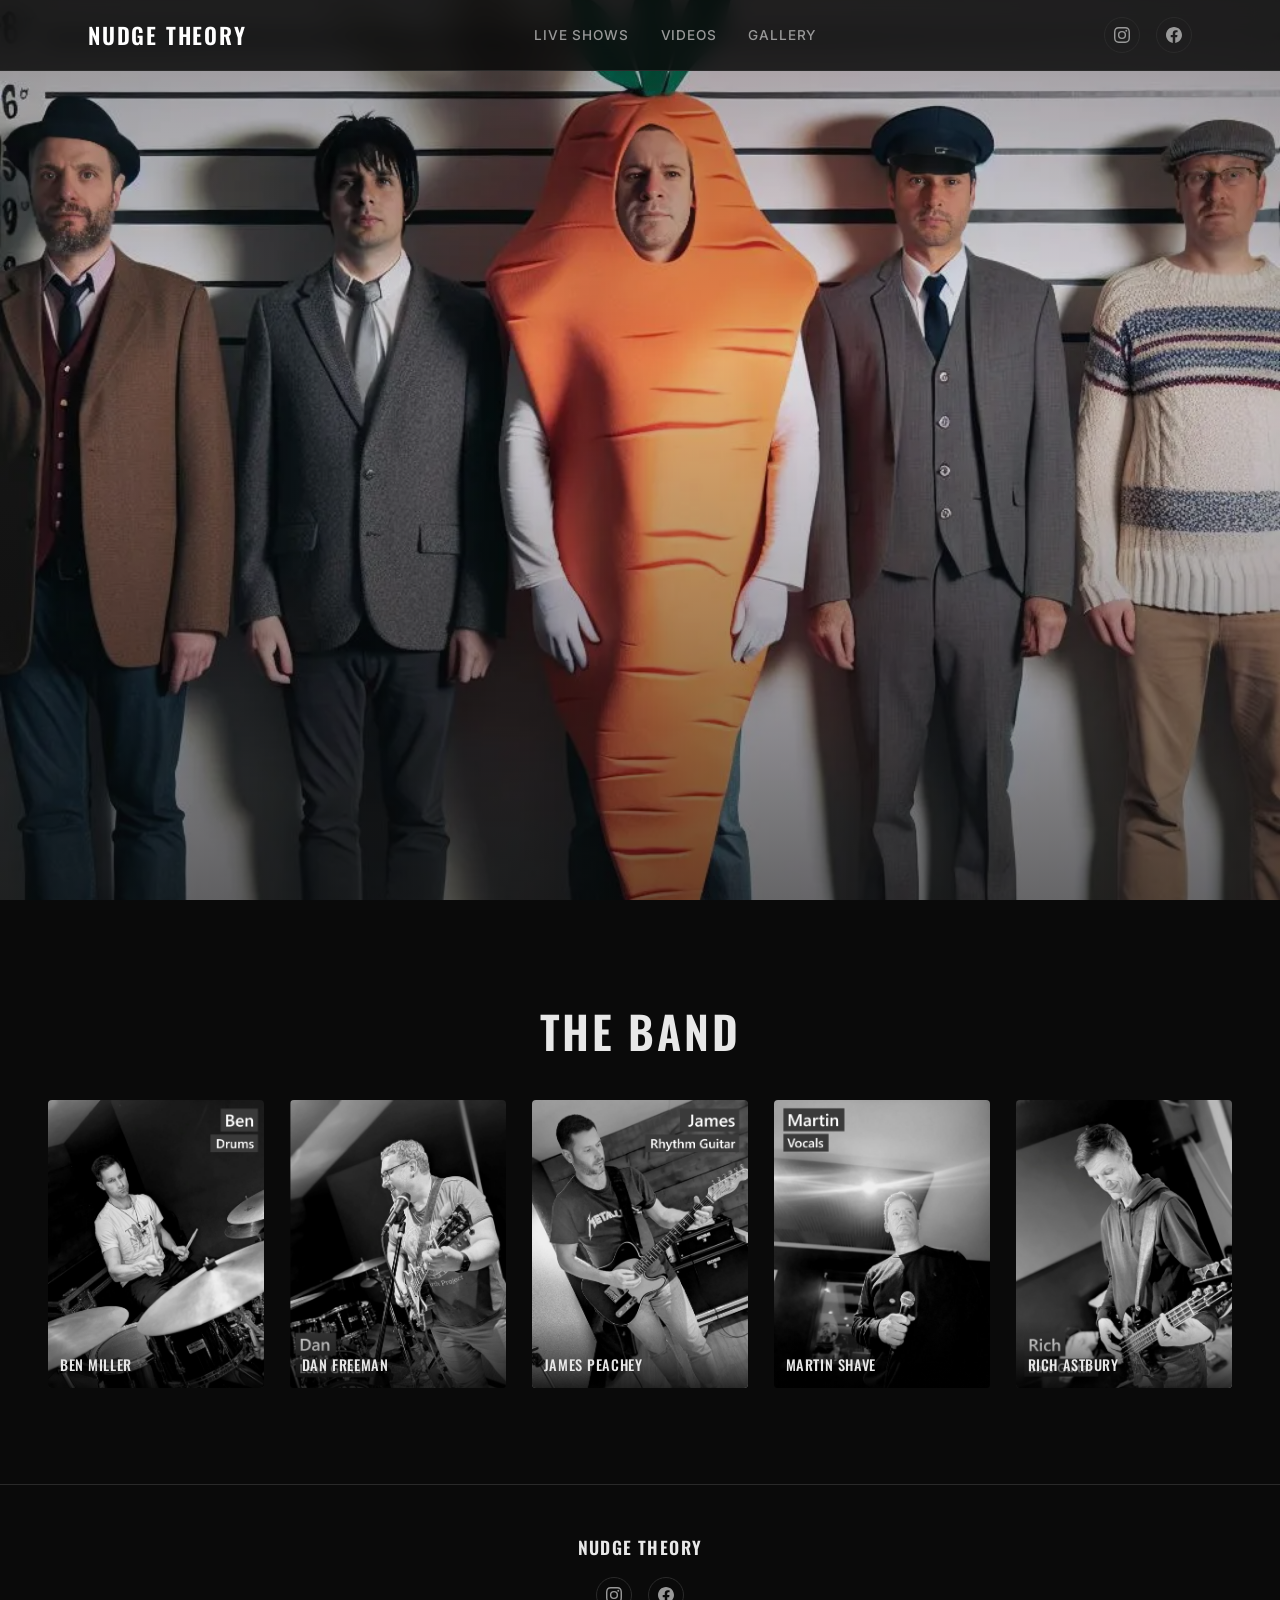
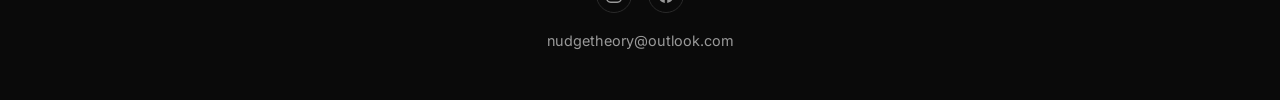
==== index.html @ cd0f12b2 "Initial commit: static site for GitHub Pages - Home page with hero image and band member grid - Live" ====
<!DOCTYPE html>
<html lang="en-GB">
<head>
  <meta charset="utf-8">
  <meta name="viewport" content="width=device-width, initial-scale=1">
  <title>Nudge Theory</title>
  <meta name="description" content="Nudge Theory - Live music from Suffolk, UK">
  <meta property="og:site_name" content="Nudge Theory">
  <meta property="og:title" content="Nudge Theory">
  <meta property="og:type" content="website">
  <link rel="canonical" href="https://www.nudgetheory.co.uk/">
  <link rel="preconnect" href="https://fonts.googleapis.com">
  <link rel="preconnect" href="https://fonts.gstatic.com" crossorigin>
  <link href="https://fonts.googleapis.com/css2?family=Inter:wght@400;500;600&family=Oswald:wght@400;500;600;700&display=swap" rel="stylesheet">
  <link rel="stylesheet" href="css/style.css">
</head>
<body>

  <!-- Header -->
  <header class="site-header">
    <div class="header-inner">
      <div class="site-title"><a href="index.html">Nudge Theory</a></div>
      <nav>
        <ul class="nav-links">
          <li><a href="liveshows.html">Live Shows</a></li>
          <li><a href="videos.html">Videos</a></li>
          <li><a href="gallery.html">Gallery</a></li>
        </ul>
      </nav>
      <div class="social-links header-social">
        <a href="https://www.instagram.com/nudgetheoryband/" target="_blank" rel="noopener" aria-label="Instagram">
          <svg viewBox="0 0 24 24"><path d="M12 2.163c3.204 0 3.584.012 4.85.07 3.252.148 4.771 1.691 4.919 4.919.058 1.265.069 1.645.069 4.849 0 3.205-.012 3.584-.069 4.849-.149 3.225-1.664 4.771-4.919 4.919-1.266.058-1.644.07-4.85.07-3.204 0-3.584-.012-4.849-.07-3.26-.149-4.771-1.699-4.919-4.92-.058-1.265-.07-1.644-.07-4.849 0-3.204.013-3.583.07-4.849.149-3.227 1.664-4.771 4.919-4.919 1.266-.057 1.645-.069 4.849-.069zM12 0C8.741 0 8.333.014 7.053.072 2.695.272.273 2.69.073 7.052.014 8.333 0 8.741 0 12c0 3.259.014 3.668.072 4.948.2 4.358 2.618 6.78 6.98 6.98C8.333 23.986 8.741 24 12 24c3.259 0 3.668-.014 4.948-.072 4.354-.2 6.782-2.618 6.979-6.98.059-1.28.073-1.689.073-4.948 0-3.259-.014-3.667-.072-4.947-.196-4.354-2.617-6.78-6.979-6.98C15.668.014 15.259 0 12 0zm0 5.838a6.162 6.162 0 100 12.324 6.162 6.162 0 000-12.324zM12 16a4 4 0 110-8 4 4 0 010 8zm6.406-11.845a1.44 1.44 0 100 2.881 1.44 1.44 0 000-2.881z"/></svg>
        </a>
        <a href="https://www.facebook.com/profile.php?id=61573172690684" target="_blank" rel="noopener" aria-label="Facebook">
          <svg viewBox="0 0 24 24"><path d="M24 12.073c0-6.627-5.373-12-12-12s-12 5.373-12 12c0 5.99 4.388 10.954 10.125 11.854v-8.385H7.078v-3.47h3.047V9.43c0-3.007 1.792-4.669 4.533-4.669 1.312 0 2.686.235 2.686.235v2.953H15.83c-1.491 0-1.956.925-1.956 1.874v2.25h3.328l-.532 3.47h-2.796v8.385C19.612 23.027 24 18.062 24 12.073z"/></svg>
        </a>
      </div>
      <button class="burger" aria-label="Toggle menu" onclick="toggleMenu()">
        <span></span><span></span><span></span>
      </button>
    </div>
  </header>

  <!-- Mobile Navigation -->
  <div class="mobile-nav" id="mobileNav">
    <a href="liveshows.html" onclick="toggleMenu()">Live Shows</a>
    <a href="videos.html" onclick="toggleMenu()">Videos</a>
    <a href="gallery.html" onclick="toggleMenu()">Gallery</a>
    <div class="social-links">
      <a href="https://www.instagram.com/nudgetheoryband/" target="_blank" rel="noopener" aria-label="Instagram">
        <svg viewBox="0 0 24 24"><path d="M12 2.163c3.204 0 3.584.012 4.85.07 3.252.148 4.771 1.691 4.919 4.919.058 1.265.069 1.645.069 4.849 0 3.205-.012 3.584-.069 4.849-.149 3.225-1.664 4.771-4.919 4.919-1.266.058-1.644.07-4.85.07-3.204 0-3.584-.012-4.849-.07-3.26-.149-4.771-1.699-4.919-4.92-.058-1.265-.07-1.644-.07-4.849 0-3.204.013-3.583.07-4.849.149-3.227 1.664-4.771 4.919-4.919 1.266-.057 1.645-.069 4.849-.069zM12 0C8.741 0 8.333.014 7.053.072 2.695.272.273 2.69.073 7.052.014 8.333 0 8.741 0 12c0 3.259.014 3.668.072 4.948.2 4.358 2.618 6.78 6.98 6.98C8.333 23.986 8.741 24 12 24c3.259 0 3.668-.014 4.948-.072 4.354-.2 6.782-2.618 6.979-6.98.059-1.28.073-1.689.073-4.948 0-3.259-.014-3.667-.072-4.947-.196-4.354-2.617-6.78-6.979-6.98C15.668.014 15.259 0 12 0zm0 5.838a6.162 6.162 0 100 12.324 6.162 6.162 0 000-12.324zM12 16a4 4 0 110-8 4 4 0 010 8zm6.406-11.845a1.44 1.44 0 100 2.881 1.44 1.44 0 000-2.881z"/></svg>
      </a>
      <a href="https://www.facebook.com/profile.php?id=61573172690684" target="_blank" rel="noopener" aria-label="Facebook">
        <svg viewBox="0 0 24 24"><path d="M24 12.073c0-6.627-5.373-12-12-12s-12 5.373-12 12c0 5.99 4.388 10.954 10.125 11.854v-8.385H7.078v-3.47h3.047V9.43c0-3.007 1.792-4.669 4.533-4.669 1.312 0 2.686.235 2.686.235v2.953H15.83c-1.491 0-1.956.925-1.956 1.874v2.25h3.328l-.532 3.47h-2.796v8.385C19.612 23.027 24 18.062 24 12.073z"/></svg>
      </a>
    </div>
  </div>

  <!-- Hero -->
  <section class="hero">
    <div class="hero-image">
      <img src="images/hero.png" alt="Nudge Theory band photo" fetchpriority="high">
    </div>
    <div class="hero-overlay"></div>
  </section>

  <!-- Band Members -->
  <section class="section">
    <div class="section-inner">
      <h2 class="section-title">The Band</h2>
      <div class="members-grid">
        <div class="member-card">
          <img src="images/ben-miller.png" alt="Ben Miller" loading="lazy">
          <div class="member-name">Ben Miller</div>
        </div>
        <div class="member-card">
          <img src="images/dan-freeman.png" alt="Dan Freeman" loading="lazy">
          <div class="member-name">Dan Freeman</div>
        </div>
        <div class="member-card">
          <img src="images/james-peachey.png" alt="James Peachey" loading="lazy">
          <div class="member-name">James Peachey</div>
        </div>
        <div class="member-card">
          <img src="images/martin-shave.png" alt="Martin Shave" loading="lazy">
          <div class="member-name">Martin Shave</div>
        </div>
        <div class="member-card">
          <img src="images/rich-astbury.png" alt="Rich Astbury" loading="lazy">
          <div class="member-name">Rich Astbury</div>
        </div>
      </div>
    </div>
  </section>

  <!-- Footer -->
  <footer class="site-footer">
    <div class="footer-inner">
      <div class="footer-brand">Nudge Theory</div>
      <div class="footer-social social-links">
        <a href="https://www.instagram.com/nudgetheoryband/" target="_blank" rel="noopener" aria-label="Instagram">
          <svg viewBox="0 0 24 24"><path d="M12 2.163c3.204 0 3.584.012 4.85.07 3.252.148 4.771 1.691 4.919 4.919.058 1.265.069 1.645.069 4.849 0 3.205-.012 3.584-.069 4.849-.149 3.225-1.664 4.771-4.919 4.919-1.266.058-1.644.07-4.85.07-3.204 0-3.584-.012-4.849-.07-3.26-.149-4.771-1.699-4.919-4.92-.058-1.265-.07-1.644-.07-4.849 0-3.204.013-3.583.07-4.849.149-3.227 1.664-4.771 4.919-4.919 1.266-.057 1.645-.069 4.849-.069zM12 0C8.741 0 8.333.014 7.053.072 2.695.272.273 2.69.073 7.052.014 8.333 0 8.741 0 12c0 3.259.014 3.668.072 4.948.2 4.358 2.618 6.78 6.98 6.98C8.333 23.986 8.741 24 12 24c3.259 0 3.668-.014 4.948-.072 4.354-.2 6.782-2.618 6.979-6.98.059-1.28.073-1.689.073-4.948 0-3.259-.014-3.667-.072-4.947-.196-4.354-2.617-6.78-6.979-6.98C15.668.014 15.259 0 12 0zm0 5.838a6.162 6.162 0 100 12.324 6.162 6.162 0 000-12.324zM12 16a4 4 0 110-8 4 4 0 010 8zm6.406-11.845a1.44 1.44 0 100 2.881 1.44 1.44 0 000-2.881z"/></svg>
        </a>
        <a href="https://www.facebook.com/profile.php?id=61573172690684" target="_blank" rel="noopener" aria-label="Facebook">
          <svg viewBox="0 0 24 24"><path d="M24 12.073c0-6.627-5.373-12-12-12s-12 5.373-12 12c0 5.99 4.388 10.954 10.125 11.854v-8.385H7.078v-3.47h3.047V9.43c0-3.007 1.792-4.669 4.533-4.669 1.312 0 2.686.235 2.686.235v2.953H15.83c-1.491 0-1.956.925-1.956 1.874v2.25h3.328l-.532 3.47h-2.796v8.385C19.612 23.027 24 18.062 24 12.073z"/></svg>
        </a>
      </div>
      <div class="footer-email"><a href="mailto:nudgetheory@outlook.com">nudgetheory@outlook.com</a></div>
    </div>
  </footer>

  <script>
    function toggleMenu() {
      document.getElementById('mobileNav').classList.toggle('open');
    }
  </script>

</body>
</html>
---- css/style.css ----
/* ==========================================
   Nudge Theory - Static Site Styles
   ========================================== */

/* --- Reset & Base --- */
*, *::before, *::after {
  box-sizing: border-box;
  margin: 0;
  padding: 0;
}

:root {
  --color-bg: #0a0a0a;
  --color-bg-alt: #111111;
  --color-text: #e8e8e8;
  --color-text-muted: #999999;
  --color-accent: #ffffff;
  --color-border: #2a2a2a;
  --font-heading: 'Oswald', 'Helvetica Neue', sans-serif;
  --font-body: 'Inter', 'Helvetica Neue', sans-serif;
  --max-width: 1200px;
  --gutter: clamp(1rem, 4vw, 3rem);
}

html {
  scroll-behavior: smooth;
  -webkit-font-smoothing: antialiased;
  -moz-osx-font-smoothing: grayscale;
}

body {
  font-family: var(--font-body);
  background: var(--color-bg);
  color: var(--color-text);
  line-height: 1.6;
  min-height: 100vh;
  display: flex;
  flex-direction: column;
}

a {
  color: var(--color-accent);
  text-decoration: none;
  transition: opacity 0.2s ease;
}

a:hover {
  opacity: 0.7;
}

img {
  max-width: 100%;
  height: auto;
  display: block;
}

/* --- Header / Navigation --- */
.site-header {
  position: fixed;
  top: 0;
  left: 0;
  right: 0;
  z-index: 100;
  background: rgba(10, 10, 10, 0.85);
  backdrop-filter: blur(12px);
  -webkit-backdrop-filter: blur(12px);
  border-bottom: 1px solid var(--color-border);
}

.header-inner {
  max-width: var(--max-width);
  margin: 0 auto;
  padding: 0 var(--gutter);
  display: flex;
  align-items: center;
  justify-content: space-between;
  height: 70px;
}

.site-title {
  font-family: var(--font-heading);
  font-size: 1.4rem;
  font-weight: 600;
  letter-spacing: 0.08em;
  text-transform: uppercase;
  color: var(--color-accent);
}

.site-title a {
  color: inherit;
}

.nav-links {
  display: flex;
  gap: 2rem;
  list-style: none;
  align-items: center;
}

.nav-links a {
  font-size: 0.85rem;
  font-weight: 500;
  letter-spacing: 0.06em;
  text-transform: uppercase;
  color: var(--color-text-muted);
  transition: color 0.2s ease;
}

.nav-links a:hover,
.nav-links a.active {
  color: var(--color-accent);
  opacity: 1;
}

.social-links {
  display: flex;
  gap: 1rem;
  align-items: center;
}

.social-links a {
  display: flex;
  align-items: center;
  justify-content: center;
  width: 36px;
  height: 36px;
  border-radius: 50%;
  border: 1px solid var(--color-border);
  color: var(--color-text-muted);
  transition: all 0.2s ease;
}

.social-links a:hover {
  color: var(--color-accent);
  border-color: var(--color-accent);
  opacity: 1;
}

.social-links svg {
  width: 16px;
  height: 16px;
  fill: currentColor;
}

/* Mobile menu */
.burger {
  display: none;
  background: none;
  border: none;
  cursor: pointer;
  padding: 0.5rem;
  flex-direction: column;
  gap: 5px;
}

.burger span {
  display: block;
  width: 24px;
  height: 2px;
  background: var(--color-accent);
  transition: all 0.3s ease;
}

.mobile-nav {
  display: none;
  position: fixed;
  top: 70px;
  left: 0;
  right: 0;
  bottom: 0;
  background: var(--color-bg);
  z-index: 99;
  padding: 2rem var(--gutter);
}

.mobile-nav.open {
  display: flex;
  flex-direction: column;
  gap: 1.5rem;
}

.mobile-nav a {
  font-family: var(--font-heading);
  font-size: 1.8rem;
  text-transform: uppercase;
  letter-spacing: 0.06em;
  color: var(--color-text);
}

.mobile-nav .social-links {
  margin-top: 1rem;
}

@media (max-width: 768px) {
  .burger {
    display: flex;
  }

  .nav-links,
  .header-social {
    display: none;
  }

  .header-inner {
    height: 60px;
  }
}

/* --- Hero Section --- */
.hero {
  position: relative;
  width: 100%;
  min-height: 100vh;
  display: flex;
  align-items: center;
  justify-content: center;
  overflow: hidden;
}

.hero-image {
  position: absolute;
  inset: 0;
  z-index: 0;
}

.hero-image img {
  width: 100%;
  height: 100%;
  object-fit: cover;
  object-position: 48% 26%;
}

.hero-overlay {
  position: absolute;
  inset: 0;
  background: linear-gradient(
    to bottom,
    rgba(10, 10, 10, 0.3) 0%,
    rgba(10, 10, 10, 0.1) 40%,
    rgba(10, 10, 10, 0.6) 100%
  );
  z-index: 1;
}

.hero-content {
  position: relative;
  z-index: 2;
  text-align: center;
  padding: var(--gutter);
}

/* --- Page Content --- */
.page-content {
  flex: 1;
  padding-top: 70px;
}

@media (max-width: 768px) {
  .page-content {
    padding-top: 60px;
  }
}

/* --- Section --- */
.section {
  padding: clamp(3rem, 8vw, 6rem) var(--gutter);
}

.section-inner {
  max-width: var(--max-width);
  margin: 0 auto;
}

.section-title {
  font-family: var(--font-heading);
  font-size: clamp(1.8rem, 4vw, 2.8rem);
  font-weight: 600;
  text-transform: uppercase;
  letter-spacing: 0.06em;
  margin-bottom: 2rem;
  text-align: center;
}

/* --- Members Grid --- */
.members-grid {
  display: grid;
  grid-template-columns: repeat(5, 1fr);
  gap: clamp(0.75rem, 2vw, 2rem);
}

@media (max-width: 900px) {
  .members-grid {
    grid-template-columns: repeat(3, 1fr);
  }
}

@media (max-width: 500px) {
  .members-grid {
    grid-template-columns: repeat(2, 1fr);
  }
}

.member-card {
  position: relative;
  overflow: hidden;
  border-radius: 4px;
  aspect-ratio: 3/4;
}

.member-card img {
  width: 100%;
  height: 100%;
  object-fit: cover;
  transition: transform 0.4s ease;
}

.member-card:hover img {
  transform: scale(1.05);
}

.member-card .member-name {
  position: absolute;
  bottom: 0;
  left: 0;
  right: 0;
  padding: 2rem 0.75rem 0.75rem;
  background: linear-gradient(transparent, rgba(0, 0, 0, 0.8));
  font-family: var(--font-heading);
  font-size: 0.9rem;
  font-weight: 500;
  letter-spacing: 0.04em;
  text-transform: uppercase;
}

/* --- Live Shows --- */
.shows-list {
  display: flex;
  flex-direction: column;
  gap: 1.5rem;
}

.show-card {
  background: var(--color-bg-alt);
  border: 1px solid var(--color-border);
  border-radius: 8px;
  padding: clamp(1.5rem, 3vw, 2.5rem);
  display: grid;
  grid-template-columns: auto 1fr;
  gap: 2rem;
  align-items: center;
  transition: border-color 0.2s ease;
}

.show-card:hover {
  border-color: #444;
}

.show-date {
  text-align: center;
  min-width: 80px;
}

.show-date .day {
  font-family: var(--font-heading);
  font-size: 2.5rem;
  font-weight: 700;
  line-height: 1;
  color: var(--color-accent);
}

.show-date .month-year {
  font-size: 0.8rem;
  text-transform: uppercase;
  letter-spacing: 0.1em;
  color: var(--color-text-muted);
  margin-top: 0.25rem;
}

.show-details h3 {
  font-family: var(--font-heading);
  font-size: 1.3rem;
  font-weight: 600;
  text-transform: uppercase;
  letter-spacing: 0.04em;
  margin-bottom: 0.5rem;
}

.show-details .venue {
  color: var(--color-text-muted);
  font-size: 0.95rem;
  margin-bottom: 0.25rem;
}

.show-details .time {
  color: var(--color-text-muted);
  font-size: 0.85rem;
}

@media (max-width: 500px) {
  .show-card {
    grid-template-columns: 1fr;
    gap: 1rem;
  }
  .show-date {
    text-align: left;
    display: flex;
    align-items: baseline;
    gap: 0.5rem;
  }
}

/* --- Videos Grid --- */
.videos-grid {
  display: grid;
  grid-template-columns: repeat(auto-fill, minmax(min(100%, 350px), 1fr));
  gap: clamp(1rem, 2vw, 1.5rem);
}

.video-card {
  background: var(--color-bg-alt);
  border: 1px solid var(--color-border);
  border-radius: 8px;
  overflow: hidden;
  transition: border-color 0.2s ease, transform 0.2s ease;
}

.video-card:hover {
  border-color: #444;
  transform: translateY(-2px);
}

.video-card .video-thumb {
  position: relative;
  aspect-ratio: 16/9;
  overflow: hidden;
  cursor: pointer;
}

.video-card .video-thumb img {
  width: 100%;
  height: 100%;
  object-fit: cover;
  transition: transform 0.3s ease;
}

.video-card:hover .video-thumb img {
  transform: scale(1.05);
}

.video-card .play-btn {
  position: absolute;
  inset: 0;
  display: flex;
  align-items: center;
  justify-content: center;
  background: rgba(0, 0, 0, 0.3);
  transition: background 0.2s ease;
}

.video-card:hover .play-btn {
  background: rgba(0, 0, 0, 0.1);
}

.play-btn svg {
  width: 60px;
  height: 60px;
  fill: white;
  filter: drop-shadow(0 2px 8px rgba(0, 0, 0, 0.5));
  transition: transform 0.2s ease;
}

.video-card:hover .play-btn svg {
  transform: scale(1.1);
}

.video-card .video-info {
  padding: 1rem 1.25rem;
}

.video-card .video-title {
  font-family: var(--font-heading);
  font-size: 1rem;
  font-weight: 500;
  text-transform: uppercase;
  letter-spacing: 0.04em;
}

.video-card .video-venue {
  color: var(--color-text-muted);
  font-size: 0.8rem;
  margin-top: 0.25rem;
}

/* --- Video Modal --- */
.video-modal {
  display: none;
  position: fixed;
  inset: 0;
  z-index: 1000;
  background: rgba(0, 0, 0, 0.95);
  align-items: center;
  justify-content: center;
  padding: var(--gutter);
}

.video-modal.open {
  display: flex;
}

.video-modal-content {
  width: 90%;
  max-width: 960px;
  position: relative;
  aspect-ratio: 16 / 9;
}

.video-modal-content iframe {
  width: 100%;
  height: 100%;
  border-radius: 4px;
}

.video-modal-close {
  position: absolute;
  top: -40px;
  right: 0;
  background: none;
  border: none;
  color: var(--color-text);
  font-size: 2rem;
  cursor: pointer;
  padding: 0.5rem;
  line-height: 1;
}

.video-modal-close:hover {
  color: var(--color-accent);
}

/* --- Gallery --- */
.gallery-grid {
  display: grid;
  grid-template-columns: repeat(auto-fill, minmax(min(100%, 300px), 1fr));
  gap: clamp(0.5rem, 1.5vw, 1rem);
}

.gallery-item {
  position: relative;
  overflow: hidden;
  border-radius: 4px;
  cursor: pointer;
}

.gallery-item img {
  width: 100%;
  height: 100%;
  object-fit: cover;
  aspect-ratio: 4/3;
  transition: transform 0.4s ease;
}

.gallery-item:hover img {
  transform: scale(1.05);
}

/* Lightbox */
.lightbox {
  display: none;
  position: fixed;
  inset: 0;
  z-index: 1000;
  background: rgba(0, 0, 0, 0.95);
  align-items: center;
  justify-content: center;
  padding: var(--gutter);
}

.lightbox.open {
  display: flex;
}

.lightbox img {
  max-width: 90vw;
  max-height: 85vh;
  object-fit: contain;
  border-radius: 4px;
}

.lightbox-close {
  position: absolute;
  top: 1rem;
  right: 1.5rem;
  background: none;
  border: none;
  color: var(--color-text);
  font-size: 2rem;
  cursor: pointer;
  z-index: 10;
  line-height: 1;
  padding: 0.5rem;
}

.lightbox-close:hover {
  color: var(--color-accent);
}

.lightbox-nav {
  position: absolute;
  top: 50%;
  transform: translateY(-50%);
  background: none;
  border: none;
  color: var(--color-text);
  font-size: 2.5rem;
  cursor: pointer;
  padding: 1rem;
  z-index: 10;
  opacity: 0.7;
  transition: opacity 0.2s ease;
}

.lightbox-nav:hover {
  opacity: 1;
}

.lightbox-prev {
  left: 0.5rem;
}

.lightbox-next {
  right: 0.5rem;
}

/* --- Gallery Sub-section Title --- */
.gallery-section-title {
  font-family: var(--font-heading);
  font-size: 1.2rem;
  font-weight: 500;
  text-transform: uppercase;
  letter-spacing: 0.04em;
  color: var(--color-text-muted);
  margin-bottom: 1.5rem;
  padding-bottom: 0.75rem;
  border-bottom: 1px solid var(--color-border);
}

/* --- Footer --- */
.site-footer {
  border-top: 1px solid var(--color-border);
  padding: 3rem var(--gutter);
  text-align: center;
}

.footer-inner {
  max-width: var(--max-width);
  margin: 0 auto;
}

.footer-brand {
  font-family: var(--font-heading);
  font-size: 1.1rem;
  font-weight: 600;
  text-transform: uppercase;
  letter-spacing: 0.08em;
  margin-bottom: 1rem;
}

.footer-social {
  display: flex;
  justify-content: center;
  gap: 1rem;
  margin-bottom: 1rem;
}

.footer-email {
  color: var(--color-text-muted);
  font-size: 0.9rem;
}

.footer-email a {
  color: var(--color-text-muted);
}

.footer-email a:hover {
  color: var(--color-accent);
}

/* --- Utilities --- */
.sr-only {
  position: absolute;
  width: 1px;
  height: 1px;
  padding: 0;
  margin: -1px;
  overflow: hidden;
  clip: rect(0, 0, 0, 0);
  white-space: nowrap;
  border: 0;
}
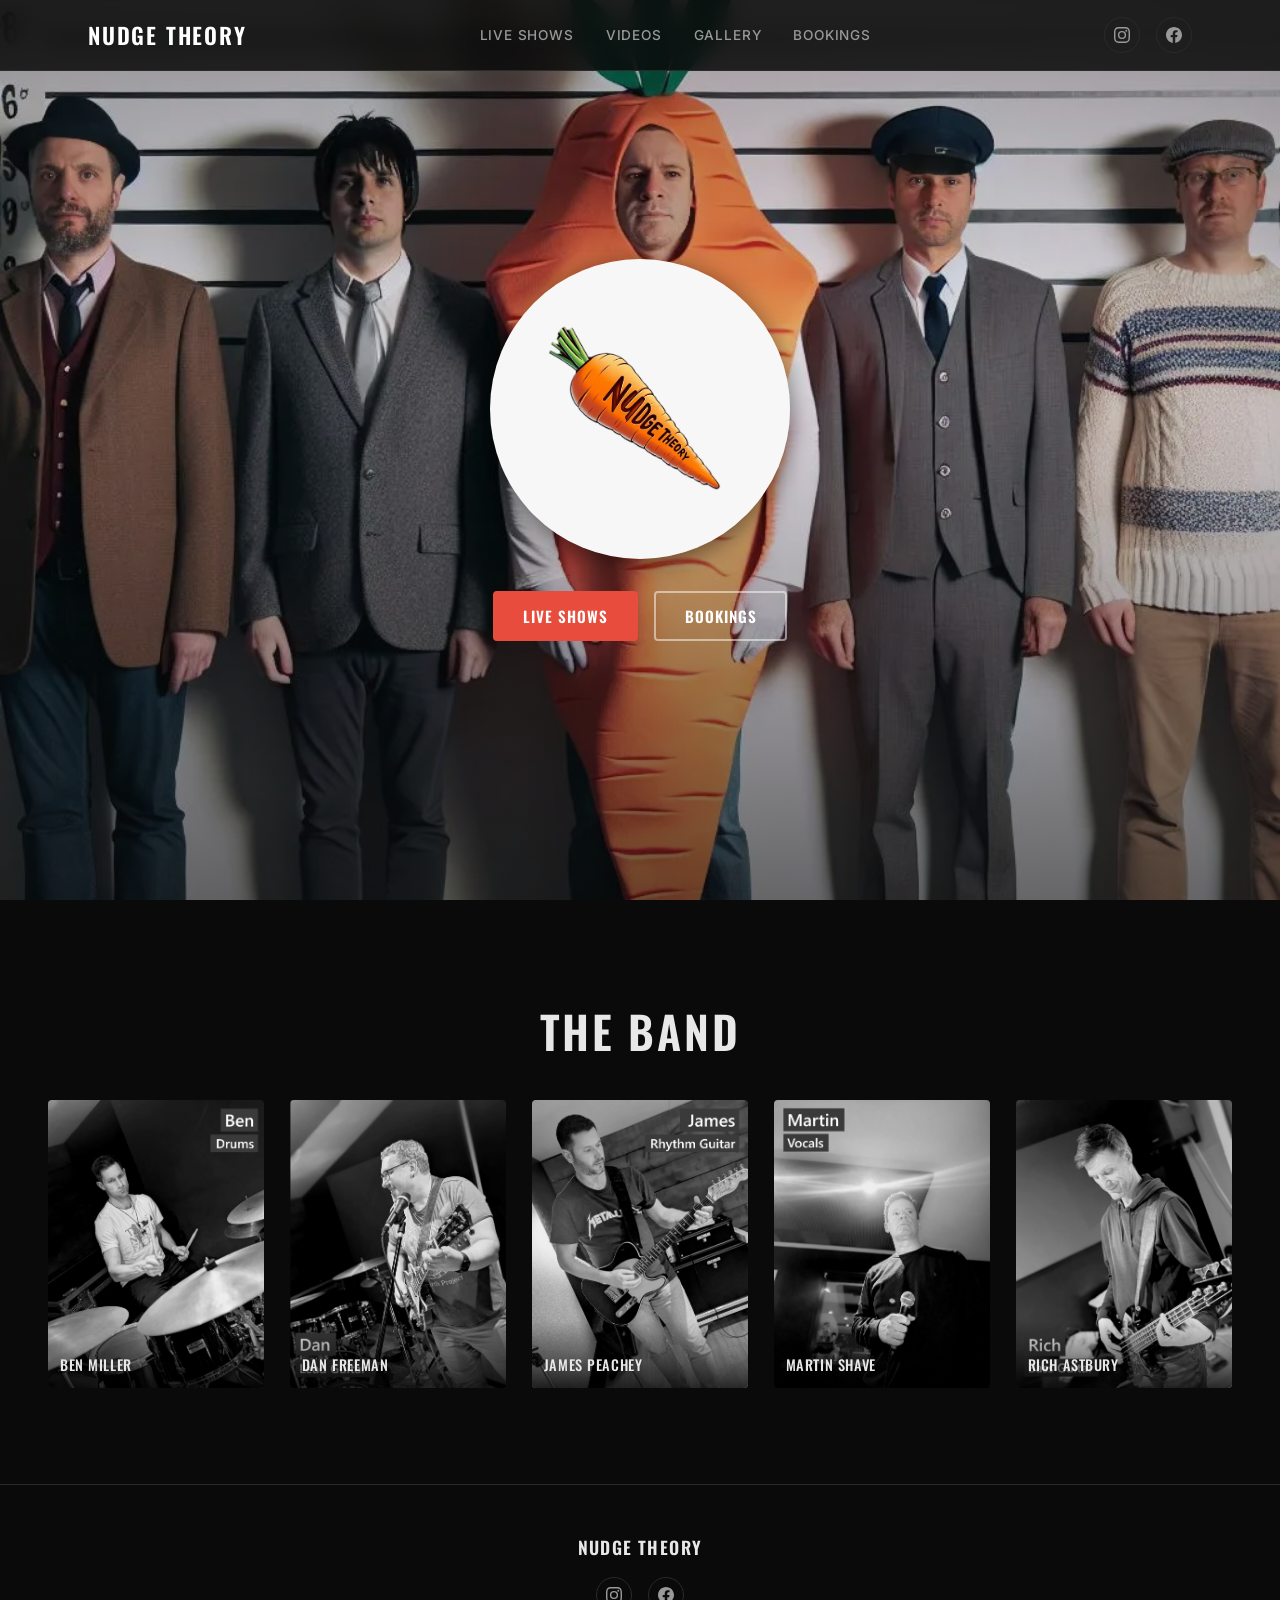
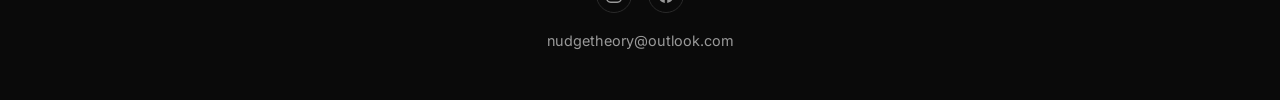
==== commit 07e6c201: "Add bookings page and update navigation links across the site" ====
--- a/index.html
+++ b/index.html
@@ -25,6 +25,7 @@
           <li><a href="liveshows.html">Live Shows</a></li>
           <li><a href="videos.html">Videos</a></li>
           <li><a href="gallery.html">Gallery</a></li>
+          <li><a href="bookings.html">Bookings</a></li>
         </ul>
       </nav>
       <div class="social-links header-social">
@@ -46,6 +47,7 @@
     <a href="liveshows.html" onclick="toggleMenu()">Live Shows</a>
     <a href="videos.html" onclick="toggleMenu()">Videos</a>
     <a href="gallery.html" onclick="toggleMenu()">Gallery</a>
+    <a href="bookings.html" onclick="toggleMenu()">Bookings</a>
     <div class="social-links">
       <a href="https://www.instagram.com/nudgetheoryband/" target="_blank" rel="noopener" aria-label="Instagram">
         <svg viewBox="0 0 24 24"><path d="M12 2.163c3.204 0 3.584.012 4.85.07 3.252.148 4.771 1.691 4.919 4.919.058 1.265.069 1.645.069 4.849 0 3.205-.012 3.584-.069 4.849-.149 3.225-1.664 4.771-4.919 4.919-1.266.058-1.644.07-4.85.07-3.204 0-3.584-.012-4.849-.07-3.26-.149-4.771-1.699-4.919-4.92-.058-1.265-.07-1.644-.07-4.849 0-3.204.013-3.583.07-4.849.149-3.227 1.664-4.771 4.919-4.919 1.266-.057 1.645-.069 4.849-.069zM12 0C8.741 0 8.333.014 7.053.072 2.695.272.273 2.69.073 7.052.014 8.333 0 8.741 0 12c0 3.259.014 3.668.072 4.948.2 4.358 2.618 6.78 6.98 6.98C8.333 23.986 8.741 24 12 24c3.259 0 3.668-.014 4.948-.072 4.354-.2 6.782-2.618 6.979-6.98.059-1.28.073-1.689.073-4.948 0-3.259-.014-3.667-.072-4.947-.196-4.354-2.617-6.78-6.979-6.98C15.668.014 15.259 0 12 0zm0 5.838a6.162 6.162 0 100 12.324 6.162 6.162 0 000-12.324zM12 16a4 4 0 110-8 4 4 0 010 8zm6.406-11.845a1.44 1.44 0 100 2.881 1.44 1.44 0 000-2.881z"/></svg>
@@ -62,6 +64,13 @@
       <img src="images/hero.png" alt="Nudge Theory band photo" fetchpriority="high">
     </div>
     <div class="hero-overlay"></div>
+    <div class="hero-content">
+      <img src="images/carrot-logo.png" alt="Nudge Theory" class="hero-logo">
+      <div class="hero-buttons">
+        <a href="liveshows.html" class="btn btn-primary">Live Shows</a>
+        <a href="bookings.html" class="btn btn-outline">Bookings</a>
+      </div>
+    </div>
   </section>
 
   <!-- Band Members -->
--- a/css/style.css
+++ b/css/style.css
@@ -247,6 +247,123 @@
   z-index: 2;
   text-align: center;
   padding: var(--gutter);
+  display: flex;
+  flex-direction: column;
+  align-items: center;
+  gap: 2rem;
+}
+
+.hero-logo {
+  width: clamp(180px, 25vw, 300px);
+  aspect-ratio: 1 / 1;
+  object-fit: cover;
+  border-radius: 50%;
+  box-shadow: 0 4px 24px rgba(0, 0, 0, 0.5);
+}
+
+.hero-buttons {
+  display: flex;
+  gap: 1rem;
+  flex-wrap: wrap;
+  justify-content: center;
+}
+
+/* --- Buttons --- */
+.btn {
+  display: inline-flex;
+  align-items: center;
+  gap: 0.5rem;
+  font-family: var(--font-heading);
+  font-size: 0.95rem;
+  font-weight: 600;
+  text-transform: uppercase;
+  letter-spacing: 0.06em;
+  padding: 0.7rem 1.8rem;
+  border-radius: 4px;
+  text-decoration: none;
+  transition: all 0.2s ease;
+  cursor: pointer;
+  border: 2px solid transparent;
+}
+
+.btn:hover {
+  opacity: 1;
+}
+
+.btn-primary {
+  background: #e74c3c;
+  color: #fff;
+  border-color: #e74c3c;
+}
+
+.btn-primary:hover {
+  background: #c0392b;
+  border-color: #c0392b;
+}
+
+.btn-outline {
+  background: transparent;
+  color: #fff;
+  border-color: rgba(255, 255, 255, 0.5);
+}
+
+.btn-outline:hover {
+  border-color: #fff;
+  background: rgba(255, 255, 255, 0.1);
+}
+
+/* --- Bookings Page --- */
+.bookings-page {
+  max-width: 640px;
+}
+
+.bookings-intro {
+  text-align: center;
+  font-size: 1.1rem;
+  color: var(--color-text-muted);
+  margin-bottom: 3rem;
+  line-height: 1.7;
+}
+
+.bookings-contact {
+  display: flex;
+  flex-direction: column;
+  gap: 2.5rem;
+}
+
+.bookings-contact h2 {
+  font-family: var(--font-heading);
+  font-size: 1.2rem;
+  text-transform: uppercase;
+  letter-spacing: 0.05em;
+  margin-bottom: 1rem;
+  text-align: center;
+}
+
+.bookings-email {
+  text-align: center;
+}
+
+.bookings-email .btn {
+  font-family: var(--font-body);
+  text-transform: none;
+  letter-spacing: 0;
+  font-weight: 500;
+}
+
+.bookings-socials {
+  text-align: center;
+}
+
+.bookings-social-links {
+  display: flex;
+  gap: 1rem;
+  justify-content: center;
+  flex-wrap: wrap;
+}
+
+.bookings-social-links svg {
+  flex-shrink: 0;
 }
 
 /* --- Page Content --- */
@@ -394,6 +511,26 @@
 .show-details .time {
   color: var(--color-text-muted);
   font-size: 0.85rem;
+}
+
+.ticket-link {
+  display: inline-block;
+  margin-top: 0.6rem;
+  padding: 0.45rem 1.2rem;
+  background: #e74c3c;
+  color: #fff;
+  font-family: 'Oswald', sans-serif;
+  font-size: 0.85rem;
+  font-weight: 600;
+  text-transform: uppercase;
+  letter-spacing: 0.05em;
+  text-decoration: none;
+  border-radius: 4px;
+  transition: background 0.2s;
+}
+
+.ticket-link:hover {
+  background: #c0392b;
 }
 
 @media (max-width: 500px) {
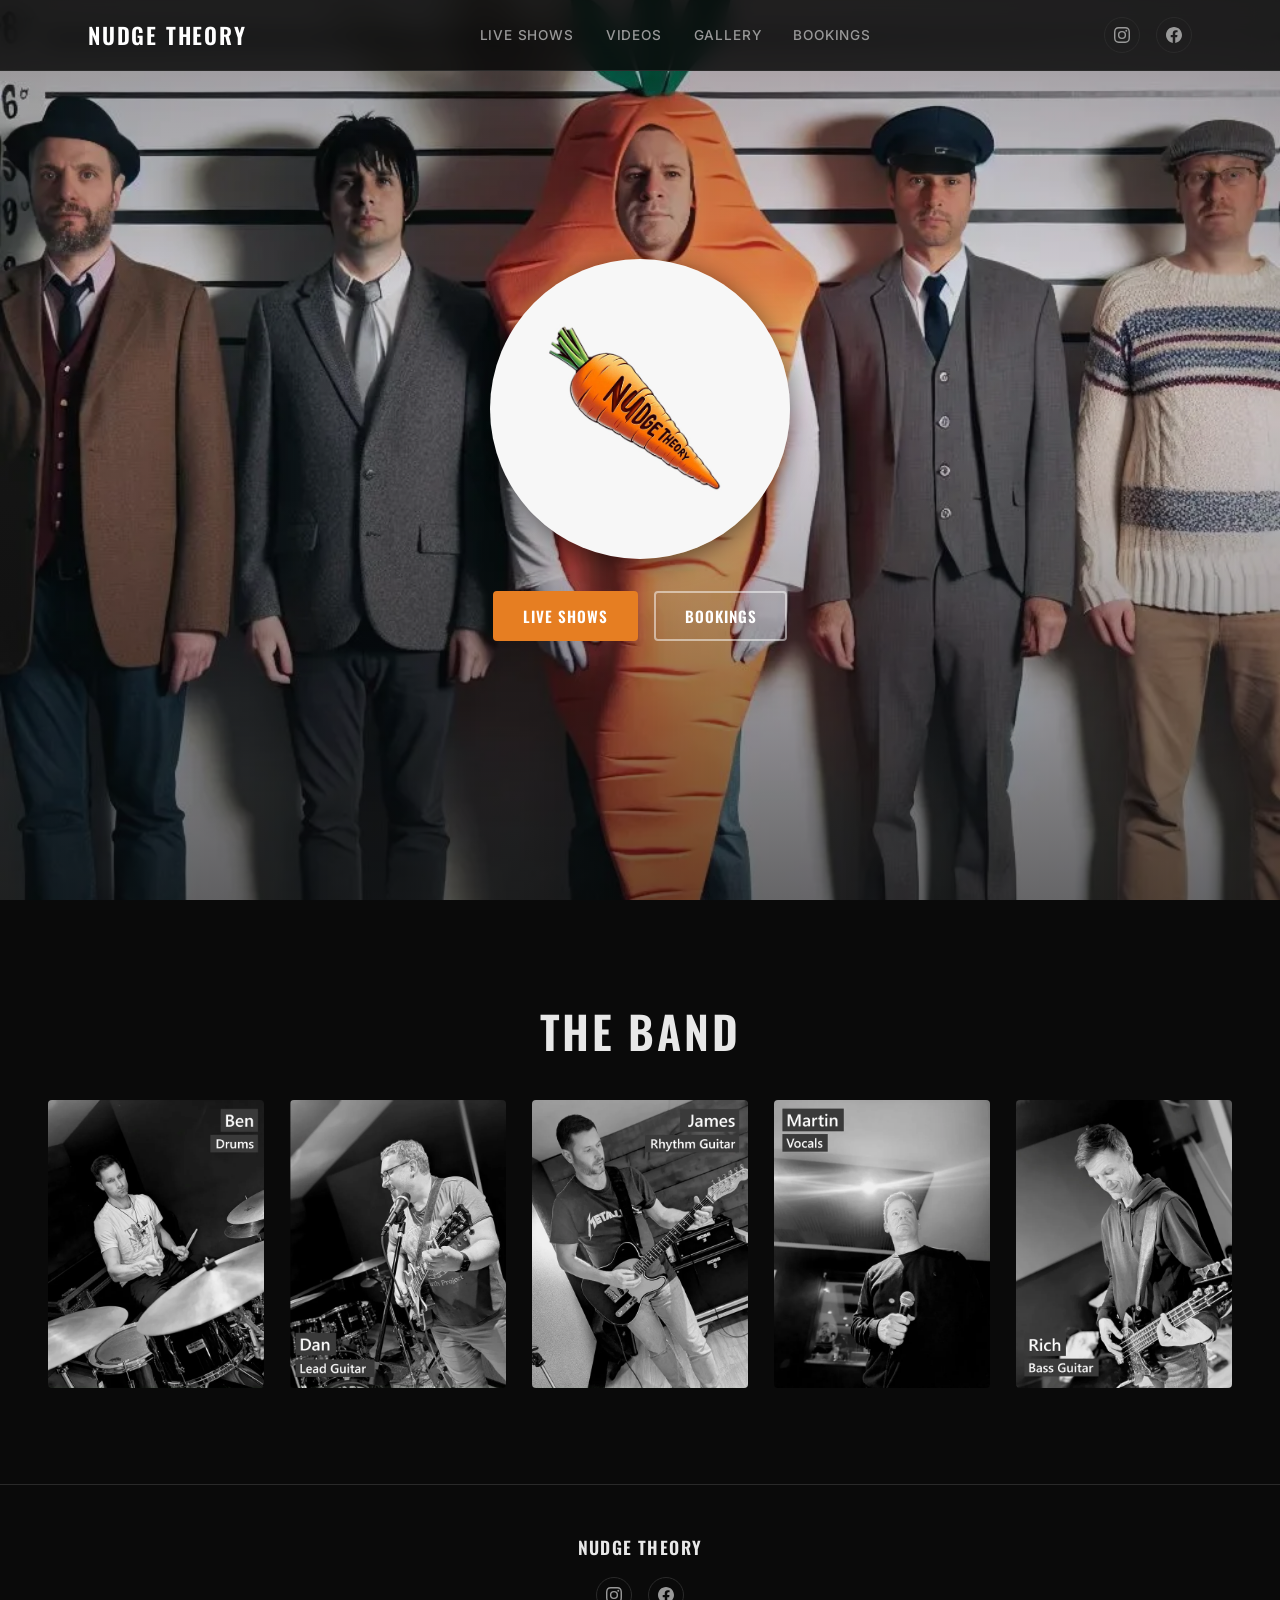
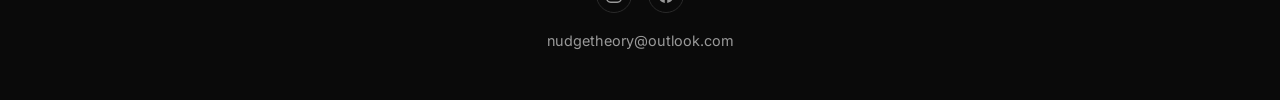
==== commit 21f58d6a: "Add hero logo, bookings page, SEO improvements, image optimization, orange theme - Added carrot logo" ====
--- a/index.html
+++ b/index.html
@@ -3,16 +3,59 @@
 <head>
   <meta charset="utf-8">
   <meta name="viewport" content="width=device-width, initial-scale=1">
-  <title>Nudge Theory</title>
-  <meta name="description" content="Nudge Theory - Live music from Suffolk, UK">
+  <link rel="icon" href="data:image/svg+xml,%3Csvg xmlns='http://www.w3.org/2000/svg' viewBox='0 0 100 100'%3E%3Ctext y='.9em' font-size='90'%3E%F0%9F%A5%95%3C/text%3E%3C/svg%3E">
+  <title>Nudge Theory — Live Covers Band from Suffolk, UK</title>
+  <meta name="description" content="Nudge Theory are a five-piece live covers band from Ipswich, Suffolk. Playing rock, indie and pop at pubs, venues and private events across East Anglia.">
+  <meta name="keywords" content="Nudge Theory, covers band, live music, Ipswich, Suffolk, East Anglia, pub band, live band for hire">
   <meta property="og:site_name" content="Nudge Theory">
-  <meta property="og:title" content="Nudge Theory">
+  <meta property="og:title" content="Nudge Theory — Live Covers Band from Suffolk, UK">
+  <meta property="og:description" content="Five-piece live covers band from Ipswich, Suffolk. Playing rock, indie and pop at pubs, venues and private events across East Anglia.">
   <meta property="og:type" content="website">
+  <meta property="og:url" content="https://www.nudgetheory.co.uk/">
+  <meta property="og:image" content="https://www.nudgetheory.co.uk/images/hero.png">
+  <meta property="og:locale" content="en_GB">
+  <meta name="twitter:card" content="summary_large_image">
+  <meta name="twitter:title" content="Nudge Theory — Live Covers Band from Suffolk, UK">
+  <meta name="twitter:description" content="Five-piece live covers band from Ipswich, Suffolk. Playing rock, indie and pop across East Anglia.">
+  <meta name="twitter:image" content="https://www.nudgetheory.co.uk/images/hero.png">
   <link rel="canonical" href="https://www.nudgetheory.co.uk/">
   <link rel="preconnect" href="https://fonts.googleapis.com">
   <link rel="preconnect" href="https://fonts.gstatic.com" crossorigin>
   <link href="https://fonts.googleapis.com/css2?family=Inter:wght@400;500;600&family=Oswald:wght@400;500;600;700&display=swap" rel="stylesheet">
   <link rel="stylesheet" href="css/style.css">
+  <script type="application/ld+json">
+  {
+    "@context": "https://schema.org",
+    "@type": "MusicGroup",
+    "name": "Nudge Theory",
+    "url": "https://www.nudgetheory.co.uk",
+    "image": "https://www.nudgetheory.co.uk/images/hero.png",
+    "description": "Five-piece live covers band from Ipswich, Suffolk playing rock, indie and pop at pubs, venues and private events across East Anglia.",
+    "genre": ["Rock", "Indie", "Pop", "Covers"],
+    "location": {
+      "@type": "Place",
+      "name": "Ipswich, Suffolk",
+      "address": {
+        "@type": "PostalAddress",
+        "addressLocality": "Ipswich",
+        "addressRegion": "Suffolk",
+        "addressCountry": "GB"
+      }
+    },
+    "member": [
+      {"@type": "Person", "name": "Ben Miller"},
+      {"@type": "Person", "name": "Dan Freeman"},
+      {"@type": "Person", "name": "James Peachey"},
+      {"@type": "Person", "name": "Martin Shave"},
+      {"@type": "Person", "name": "Rich Astbury"}
+    ],
+    "sameAs": [
+      "https://www.instagram.com/nudgetheoryband/",
+      "https://www.facebook.com/profile.php?id=61573172690684"
+    ],
+    "email": "nudgetheory@outlook.com"
+  }
+  </script>
 </head>
 <body>
 
@@ -80,23 +123,18 @@
       <div class="members-grid">
         <div class="member-card">
           <img src="images/ben-miller.png" alt="Ben Miller" loading="lazy">
-          <div class="member-name">Ben Miller</div>
         </div>
         <div class="member-card">
           <img src="images/dan-freeman.png" alt="Dan Freeman" loading="lazy">
-          <div class="member-name">Dan Freeman</div>
         </div>
         <div class="member-card">
           <img src="images/james-peachey.png" alt="James Peachey" loading="lazy">
-          <div class="member-name">James Peachey</div>
         </div>
         <div class="member-card">
           <img src="images/martin-shave.png" alt="Martin Shave" loading="lazy">
-          <div class="member-name">Martin Shave</div>
         </div>
         <div class="member-card">
           <img src="images/rich-astbury.png" alt="Rich Astbury" loading="lazy">
-          <div class="member-name">Rich Astbury</div>
         </div>
       </div>
     </div>
--- a/css/style.css
+++ b/css/style.css
@@ -291,14 +291,14 @@
 }
 
 .btn-primary {
-  background: #e74c3c;
+  background: #e67e22;
   color: #fff;
-  border-color: #e74c3c;
+  border-color: #e67e22;
 }
 
 .btn-primary:hover {
-  background: #c0392b;
-  border-color: #c0392b;
+  background: #cf6d17;
+  border-color: #cf6d17;
 }
 
 .btn-outline {
@@ -517,7 +517,7 @@
   display: inline-block;
   margin-top: 0.6rem;
   padding: 0.45rem 1.2rem;
-  background: #e74c3c;
+  background: #e67e22;
   color: #fff;
   font-family: 'Oswald', sans-serif;
   font-size: 0.85rem;
@@ -530,7 +530,7 @@
 }
 
 .ticket-link:hover {
-  background: #c0392b;
+  background: #cf6d17;
 }
 
 @media (max-width: 500px) {
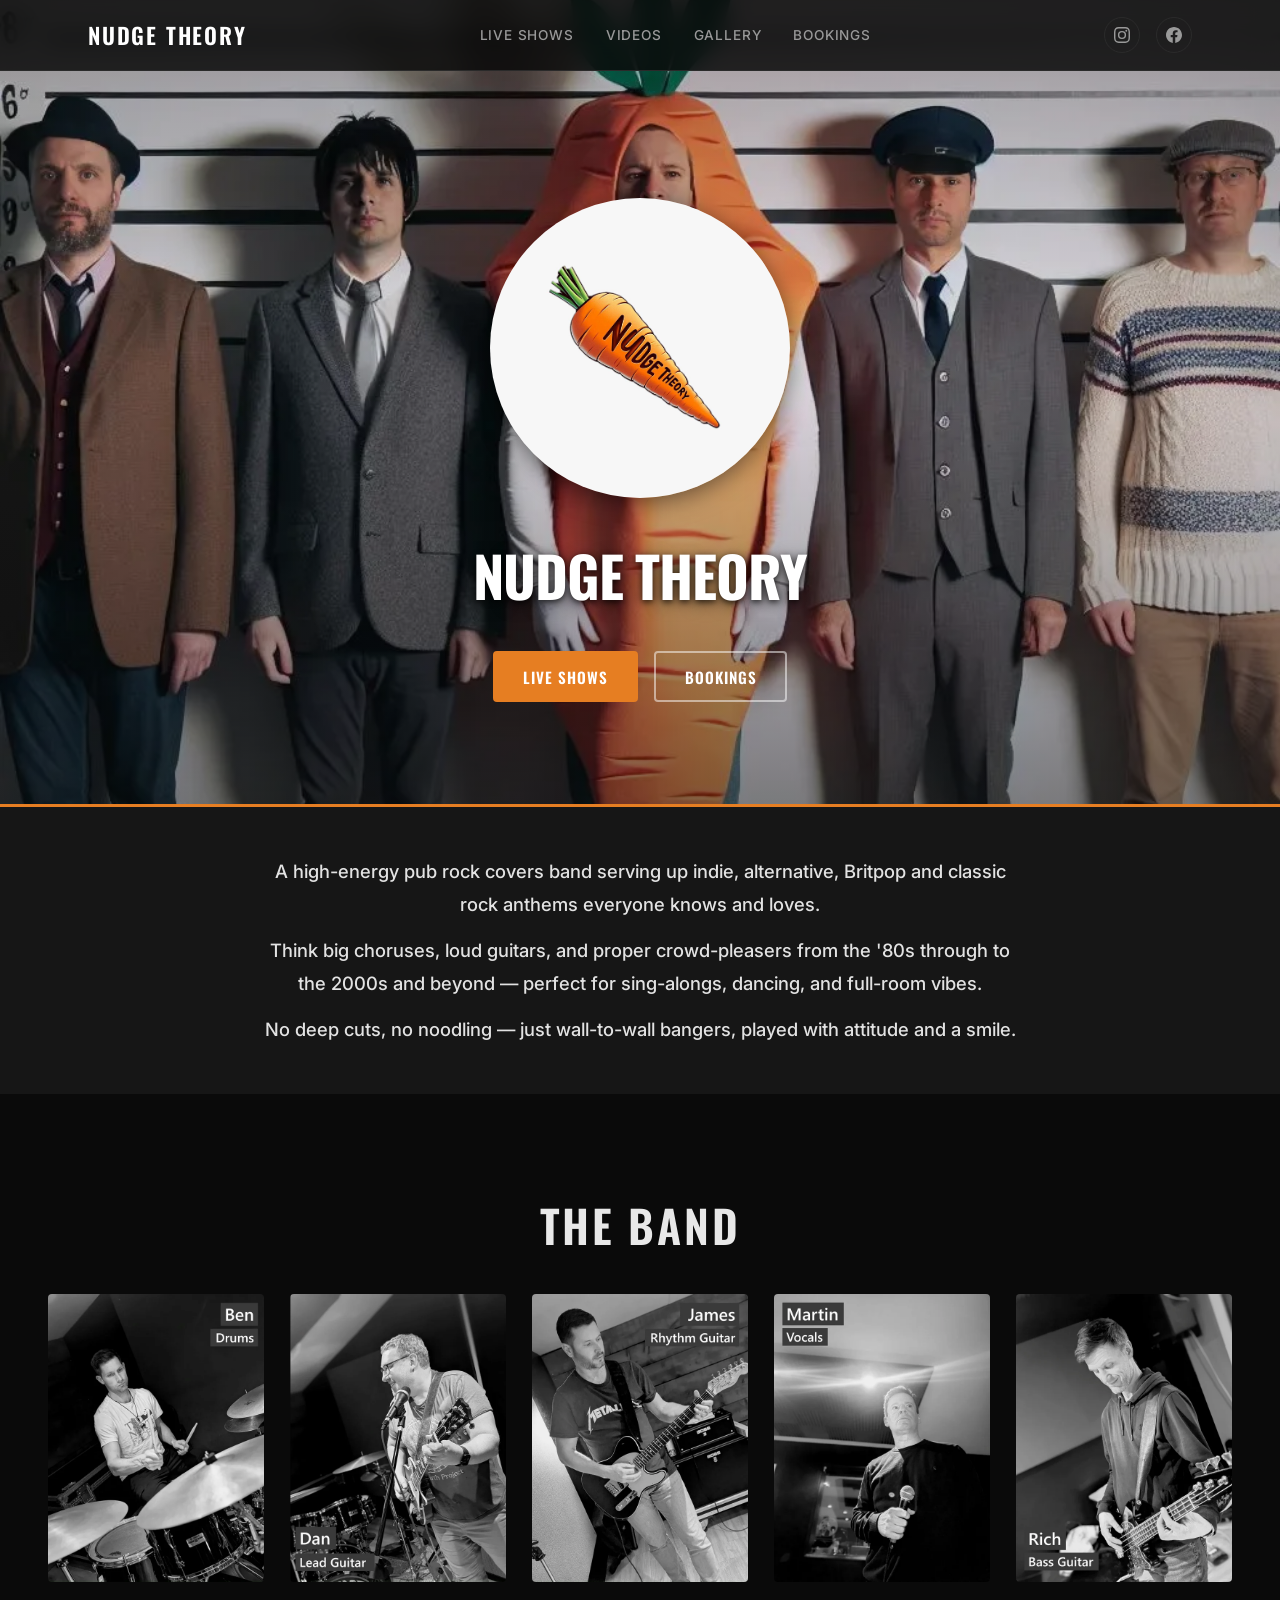
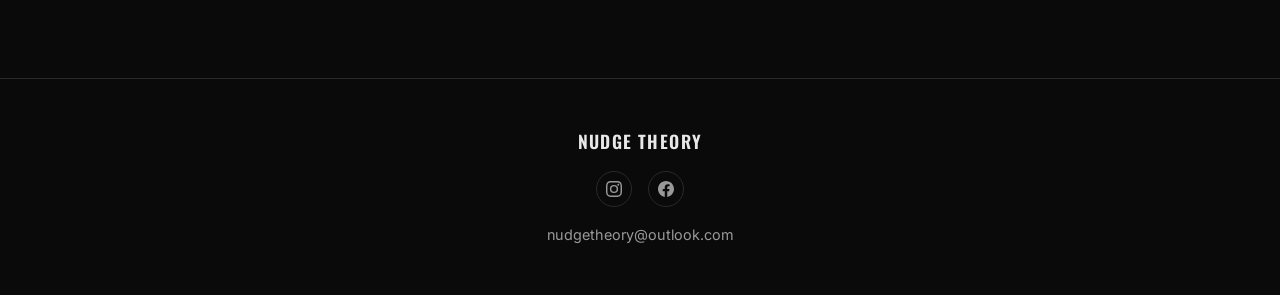
==== commit 4246e505: "Move tagline to contrasting bleed panel below hero buttons" ====
--- a/index.html
+++ b/index.html
@@ -109,10 +109,20 @@
     <div class="hero-overlay"></div>
     <div class="hero-content">
       <img src="images/carrot-logo.png" alt="Nudge Theory" class="hero-logo">
+      <h1 class="hero-title">Nudge Theory</h1>
       <div class="hero-buttons">
         <a href="liveshows.html" class="btn btn-primary">Live Shows</a>
         <a href="bookings.html" class="btn btn-outline">Bookings</a>
       </div>
+    </div>
+  </section>
+
+  <!-- Band Intro Panel -->
+  <section class="band-panel">
+    <div class="band-panel-inner">
+      <p>A high-energy pub rock covers band serving up indie, alternative, Britpop and classic rock anthems everyone knows and loves.</p>
+      <p>Think big choruses, loud guitars, and proper crowd-pleasers from the '80s through to the 2000s and beyond — perfect for sing-alongs, dancing, and full-room vibes.</p>
+      <p>No deep cuts, no noodling — just wall-to-wall bangers, played with attitude and a smile.</p>
     </div>
   </section>
 
--- a/css/style.css
+++ b/css/style.css
@@ -261,11 +261,86 @@
   box-shadow: 0 4px 24px rgba(0, 0, 0, 0.5);
 }
 
+.hero-title {
+  font-family: var(--font-heading);
+  font-size: clamp(2rem, 5vw, 3.5rem);
+  font-weight: 700;
+  text-transform: uppercase;
+  letter-spacing: -0.02em;
+  color: #fff;
+  text-shadow: 0 2px 6px rgba(0, 0, 0, 0.7), 0 4px 16px rgba(0, 0, 0, 0.5);
+}
+
 .hero-buttons {
   display: flex;
   gap: 1rem;
   flex-wrap: wrap;
   justify-content: center;
+}
+
+/* --- Band Intro --- */
+.band-intro {
+  max-width: 720px;
+  text-align: center;
+}
+
+.band-intro p {
+  font-size: clamp(1rem, 2vw, 1.15rem);
+  line-height: 1.8;
+  color: var(--color-text-muted);
+  margin-bottom: 1rem;
+}
+
+.band-intro p:last-child {
+  margin-bottom: 0;
+}
+
+.hero-tagline {
+  max-width: 700px;
+  text-align: justify;
+  background: rgba(0, 0, 0, 0.35);
+  padding: 1.2rem 1.5rem;
+  border-radius: 8px;
+}
+
+.hero-tagline p {
+  font-size: clamp(0.95rem, 2vw, 1.1rem);
+  font-weight: 600;
+  line-height: 1.7;
+  color: rgba(255, 255, 255, 0.95);
+  margin-bottom: 0.6rem;
+}
+
+.hero-tagline p:last-child {
+  margin-bottom: 0;
+}
+
+/* --- Band Panel (contrasting bleed section) --- */
+.band-panel {
+  position: relative;
+  z-index: 3;
+  margin-top: -6rem;
+  background: #161616;
+  border-top: 3px solid #e67e22;
+  padding: 3rem var(--gutter);
+}
+
+.band-panel-inner {
+  max-width: 760px;
+  margin: 0 auto;
+  text-align: center;
+}
+
+.band-panel-inner p {
+  font-size: clamp(1rem, 2vw, 1.15rem);
+  font-weight: 500;
+  line-height: 1.8;
+  color: rgba(255, 255, 255, 0.88);
+  margin-bottom: 0.8rem;
+}
+
+.band-panel-inner p:last-child {
+  margin-bottom: 0;
 }
 
 /* --- Buttons --- */
